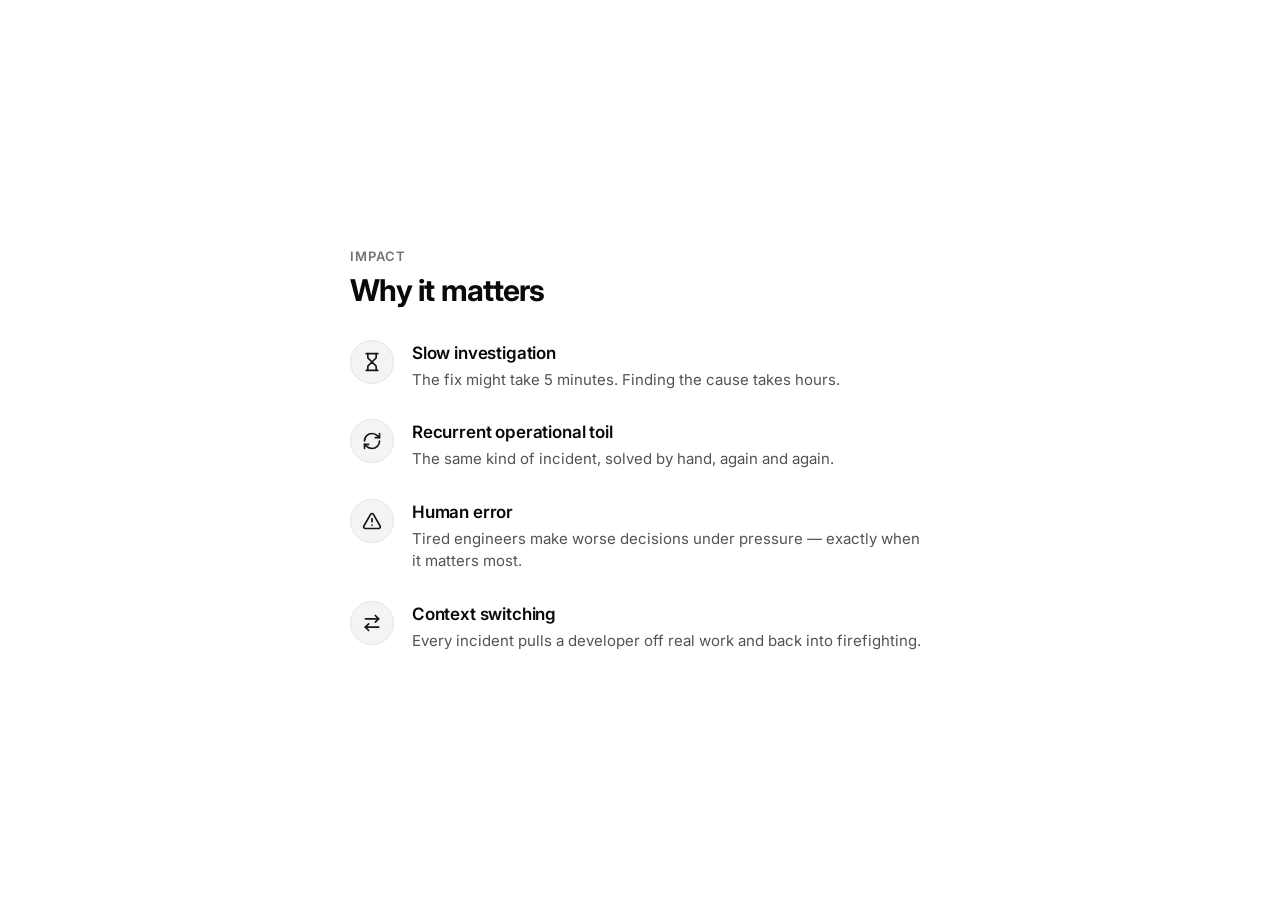
==== practice/try1.html @ 52eead91 "second commit" ====
<!DOCTYPE html>
<html lang="en">
<head>
  <meta charset="UTF-8">
  <meta name="viewport" content="width=device-width, initial-scale=1.0">
  <title>Why It Matters</title>
  <link rel="preconnect" href="https://fonts.googleapis.com">
  <link rel="preconnect" href="https://fonts.gstatic.com" crossorigin>
  <link href="https://fonts.googleapis.com/css2?family=Inter:wght@400;500;600;700&display=swap" rel="stylesheet">
  <style>
    * {
      box-sizing: border-box;
      margin: 0;
      padding: 0;
    }

    body {
      font-family: 'Inter', -apple-system, BlinkMacSystemFont, "Segoe UI", Roboto, sans-serif;
      background-color: #ffffff;
      color: #09090b;
      min-height: 100vh;
      display: flex;
      align-items: center;
      justify-content: center;
      padding: 2.5rem 1.5rem;
      -webkit-font-smoothing: antialiased;
    }

    .container {
      width: 100%;
      max-width: 580px;
    }

    .header-label {
      font-size: 0.8125rem;
      font-weight: 600;
      text-transform: uppercase;
      letter-spacing: 0.08em;
      color: #71717a;
      margin-bottom: 0.5rem;
    }

    .headline {
      font-size: 1.875rem;
      font-weight: 700;
      letter-spacing: -0.025em;
      color: #09090b;
      margin-bottom: 2rem;
    }

    .feature-list {
      display: flex;
      flex-direction: column;
      gap: 1.75rem;
    }

    .feature-item {
      display: flex;
      align-items: flex-start;
      gap: 1.125rem;
    }

    .icon-wrapper {
      flex-shrink: 0;
      width: 44px;
      height: 44px;
      border-radius: 50%;
      background-color: #f4f4f5;
      border: 1px solid #e4e4e7;
      display: flex;
      align-items: center;
      justify-content: center;
      color: #18181b;
      transition: all 0.2s ease;
    }

    .feature-item:hover .icon-wrapper {
      background-color: #09090b;
      border-color: #09090b;
      color: #ffffff;
    }

    .icon-wrapper svg {
      width: 20px;
      height: 20px;
      stroke-width: 2;
    }

    .content {
      padding-top: 0.125rem;
    }

    .title {
      font-size: 1.0625rem;
      font-weight: 600;
      line-height: 1.35;
      color: #09090b;
      margin-bottom: 0.25rem;
      letter-spacing: -0.01em;
    }

    .description {
      font-size: 0.9375rem;
      line-height: 1.5;
      color: #52525b;
      font-weight: 400;
    }
  </style>
</head>
<body>

  <main class="container">
    <div class="header-label">Impact</div>
    <h1 class="headline">Why it matters</h1>

    <div class="feature-list">
      <!-- Item 1: Slow investigation -->
      <div class="feature-item">
        <div class="icon-wrapper">
          <!-- Hourglass / Lucide Icons style -->
          <svg viewBox="0 0 24 24" fill="none" stroke="currentColor" stroke-linecap="round" stroke-linejoin="round">
            <path d="M5 22h14"/>
            <path d="M5 2h14"/>
            <path d="M17 22v-4.172a2 2 0 0 0-.586-1.414L12 12l-4.414 4.414A2 2 0 0 0 7 17.828V22"/>
            <path d="M7 2v4.172a2 2 0 0 0 .586 1.414L12 12l4.414-4.414A2 2 0 0 0 17 6.172V2"/>
          </svg>
        </div>
        <div class="content">
          <div class="title">Slow investigation</div>
          <div class="description">The fix might take 5 minutes. Finding the cause takes hours.</div>
        </div>
      </div>

      <!-- Item 2: Recurrent SRE toil (Tech-niche upgrade) -->
      <div class="feature-item">
        <div class="icon-wrapper">
          <!-- Refresh / Sync Lucide Icons style -->
          <svg viewBox="0 0 24 24" fill="none" stroke="currentColor" stroke-linecap="round" stroke-linejoin="round">
            <path d="M3 12a9 9 0 0 1 9-9 9.75 9.75 0 0 1 6.74 2.74L21 8"/>
            <path d="M21 3v5h-5"/>
            <path d="M21 12a9 9 0 0 1-9 9 9.75 9.75 0 0 1-6.74-2.74L3 16"/>
            <path d="M3 21v-5h5"/>
          </svg>
        </div>
        <div class="content">
          <div class="title">Recurrent operational toil</div>
          <div class="description">The same kind of incident, solved by hand, again and again.</div>
        </div>
      </div>

      <!-- Item 3: Human error -->
      <div class="feature-item">
        <div class="icon-wrapper">
          <!-- Triangle Alert Lucide Icons style -->
          <svg viewBox="0 0 24 24" fill="none" stroke="currentColor" stroke-linecap="round" stroke-linejoin="round">
            <path d="m21.73 18-8-14a2 2 0 0 0-3.48 0l-8 14A2 2 0 0 0 4 21h16a2 2 0 0 0 1.73-3Z"/>
            <line x1="12" y1="9" x2="12" y2="13"/>
            <line x1="12" y1="17" x2="12.01" y2="17"/>
          </svg>
        </div>
        <div class="content">
          <div class="title">Human error</div>
          <div class="description">Tired engineers make worse decisions under pressure — exactly when it matters most.</div>
        </div>
      </div>

      <!-- Item 4: Context switching -->
      <div class="feature-item">
        <div class="icon-wrapper">
          <!-- Arrow Left-Right Switch Lucide Icons style -->
          <svg viewBox="0 0 24 24" fill="none" stroke="currentColor" stroke-linecap="round" stroke-linejoin="round">
            <path d="m16 3 4 4-4 4"/>
            <path d="M20 7H4"/>
            <path d="m8 21-4-4 4-4"/>
            <path d="M4 17h16"/>
          </svg>
        </div>
        <div class="content">
          <div class="title">Context switching</div>
          <div class="description">Every incident pulls a developer off real work and back into firefighting.</div>
        </div>
      </div>
    </div>
  </main>

</body>
</html>
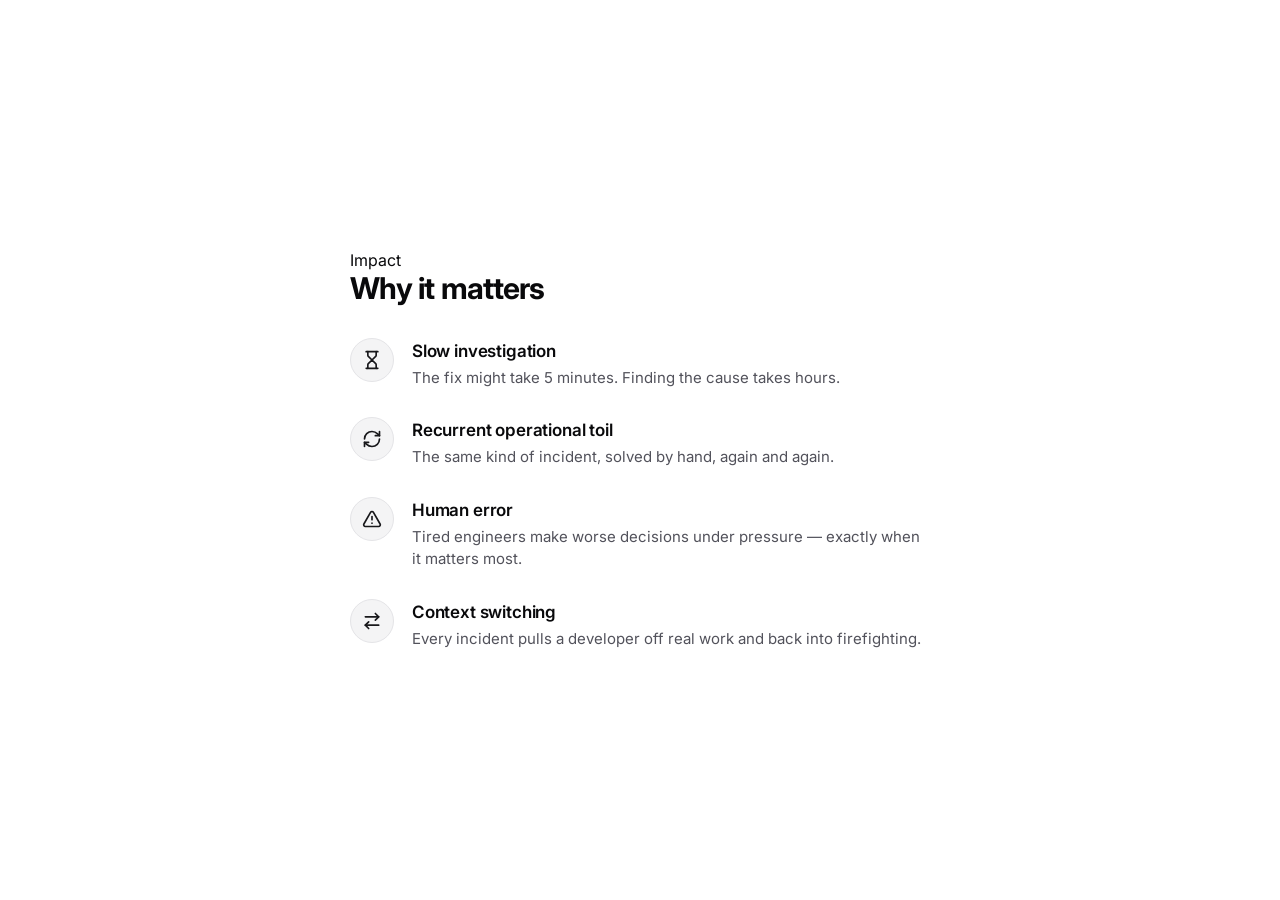
==== commit 443d2ca6: "Its done,bro" ====
--- a/practice/try1.html
+++ b/practice/try1.html
@@ -29,15 +29,6 @@
     .container {
       width: 100%;
       max-width: 580px;
-    }
-
-    .header-label {
-      font-size: 0.8125rem;
-      font-weight: 600;
-      text-transform: uppercase;
-      letter-spacing: 0.08em;
-      color: #71717a;
-      margin-bottom: 0.5rem;
     }
 
     .headline {
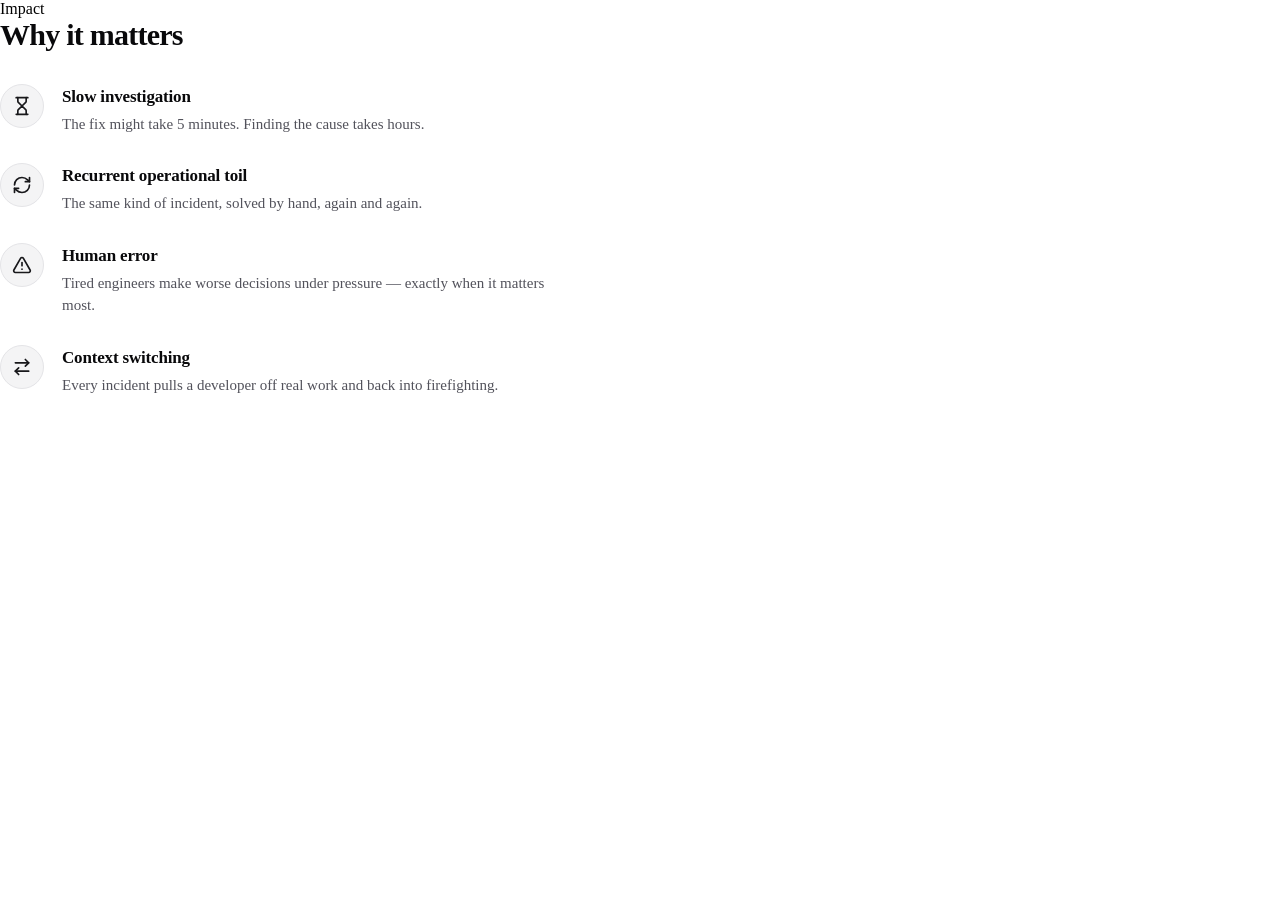
==== commit 77c5dfab: "sam" ====
--- a/practice/try1.html
+++ b/practice/try1.html
@@ -1,5 +1,6 @@
 <!DOCTYPE html>
 <html lang="en">
+
 <head>
   <meta charset="UTF-8">
   <meta name="viewport" content="width=device-width, initial-scale=1.0">
@@ -14,17 +15,6 @@
       padding: 0;
     }
 
-    body {
-      font-family: 'Inter', -apple-system, BlinkMacSystemFont, "Segoe UI", Roboto, sans-serif;
-      background-color: #ffffff;
-      color: #09090b;
-      min-height: 100vh;
-      display: flex;
-      align-items: center;
-      justify-content: center;
-      padding: 2.5rem 1.5rem;
-      -webkit-font-smoothing: antialiased;
-    }
 
     .container {
       width: 100%;
@@ -98,6 +88,7 @@
     }
   </style>
 </head>
+
 <body>
 
   <main class="container">
@@ -110,10 +101,10 @@
         <div class="icon-wrapper">
           <!-- Hourglass / Lucide Icons style -->
           <svg viewBox="0 0 24 24" fill="none" stroke="currentColor" stroke-linecap="round" stroke-linejoin="round">
-            <path d="M5 22h14"/>
-            <path d="M5 2h14"/>
-            <path d="M17 22v-4.172a2 2 0 0 0-.586-1.414L12 12l-4.414 4.414A2 2 0 0 0 7 17.828V22"/>
-            <path d="M7 2v4.172a2 2 0 0 0 .586 1.414L12 12l4.414-4.414A2 2 0 0 0 17 6.172V2"/>
+            <path d="M5 22h14" />
+            <path d="M5 2h14" />
+            <path d="M17 22v-4.172a2 2 0 0 0-.586-1.414L12 12l-4.414 4.414A2 2 0 0 0 7 17.828V22" />
+            <path d="M7 2v4.172a2 2 0 0 0 .586 1.414L12 12l4.414-4.414A2 2 0 0 0 17 6.172V2" />
           </svg>
         </div>
         <div class="content">
@@ -127,10 +118,10 @@
         <div class="icon-wrapper">
           <!-- Refresh / Sync Lucide Icons style -->
           <svg viewBox="0 0 24 24" fill="none" stroke="currentColor" stroke-linecap="round" stroke-linejoin="round">
-            <path d="M3 12a9 9 0 0 1 9-9 9.75 9.75 0 0 1 6.74 2.74L21 8"/>
-            <path d="M21 3v5h-5"/>
-            <path d="M21 12a9 9 0 0 1-9 9 9.75 9.75 0 0 1-6.74-2.74L3 16"/>
-            <path d="M3 21v-5h5"/>
+            <path d="M3 12a9 9 0 0 1 9-9 9.75 9.75 0 0 1 6.74 2.74L21 8" />
+            <path d="M21 3v5h-5" />
+            <path d="M21 12a9 9 0 0 1-9 9 9.75 9.75 0 0 1-6.74-2.74L3 16" />
+            <path d="M3 21v-5h5" />
           </svg>
         </div>
         <div class="content">
@@ -144,14 +135,15 @@
         <div class="icon-wrapper">
           <!-- Triangle Alert Lucide Icons style -->
           <svg viewBox="0 0 24 24" fill="none" stroke="currentColor" stroke-linecap="round" stroke-linejoin="round">
-            <path d="m21.73 18-8-14a2 2 0 0 0-3.48 0l-8 14A2 2 0 0 0 4 21h16a2 2 0 0 0 1.73-3Z"/>
-            <line x1="12" y1="9" x2="12" y2="13"/>
-            <line x1="12" y1="17" x2="12.01" y2="17"/>
+            <path d="m21.73 18-8-14a2 2 0 0 0-3.48 0l-8 14A2 2 0 0 0 4 21h16a2 2 0 0 0 1.73-3Z" />
+            <line x1="12" y1="9" x2="12" y2="13" />
+            <line x1="12" y1="17" x2="12.01" y2="17" />
           </svg>
         </div>
         <div class="content">
           <div class="title">Human error</div>
-          <div class="description">Tired engineers make worse decisions under pressure — exactly when it matters most.</div>
+          <div class="description">Tired engineers make worse decisions under pressure — exactly when it matters most.
+          </div>
         </div>
       </div>
 
@@ -160,10 +152,10 @@
         <div class="icon-wrapper">
           <!-- Arrow Left-Right Switch Lucide Icons style -->
           <svg viewBox="0 0 24 24" fill="none" stroke="currentColor" stroke-linecap="round" stroke-linejoin="round">
-            <path d="m16 3 4 4-4 4"/>
-            <path d="M20 7H4"/>
-            <path d="m8 21-4-4 4-4"/>
-            <path d="M4 17h16"/>
+            <path d="m16 3 4 4-4 4" />
+            <path d="M20 7H4" />
+            <path d="m8 21-4-4 4-4" />
+            <path d="M4 17h16" />
           </svg>
         </div>
         <div class="content">
@@ -175,4 +167,5 @@
   </main>
 
 </body>
+
 </html>
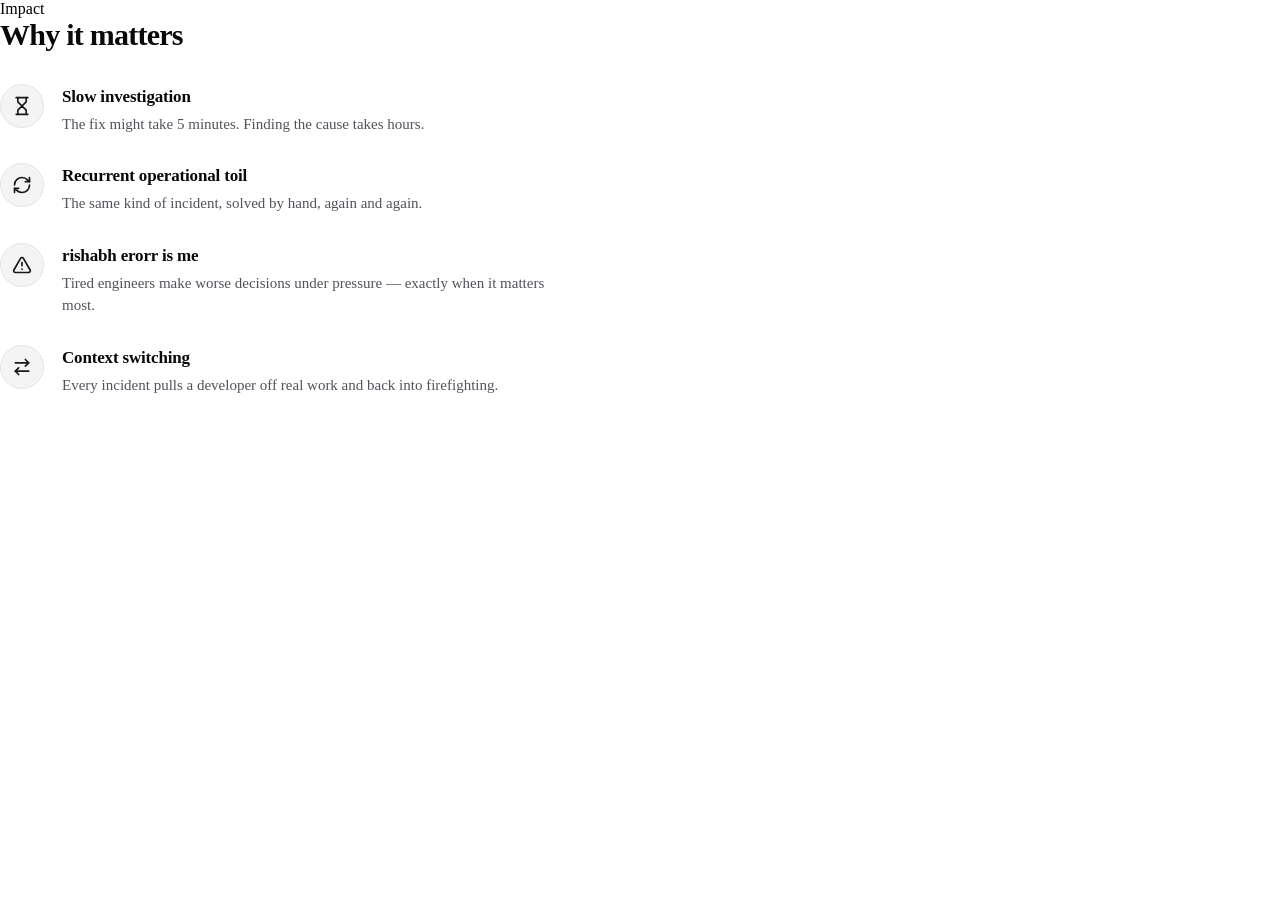
==== commit 149caf63: "rishabh commit" ====
--- a/practice/try1.html
+++ b/practice/try1.html
@@ -137,11 +137,11 @@
           <svg viewBox="0 0 24 24" fill="none" stroke="currentColor" stroke-linecap="round" stroke-linejoin="round">
             <path d="m21.73 18-8-14a2 2 0 0 0-3.48 0l-8 14A2 2 0 0 0 4 21h16a2 2 0 0 0 1.73-3Z" />
             <line x1="12" y1="9" x2="12" y2="13" />
-            <line x1="12" y1="17" x2="12.01" y2="17" />
+            <line x1="12" y1="17" x2="12.08" y2="17" />
           </svg>
         </div>
         <div class="content">
-          <div class="title">Human error</div>
+          <div class="title">rishabh erorr is me</div>
           <div class="description">Tired engineers make worse decisions under pressure — exactly when it matters most.
           </div>
         </div>
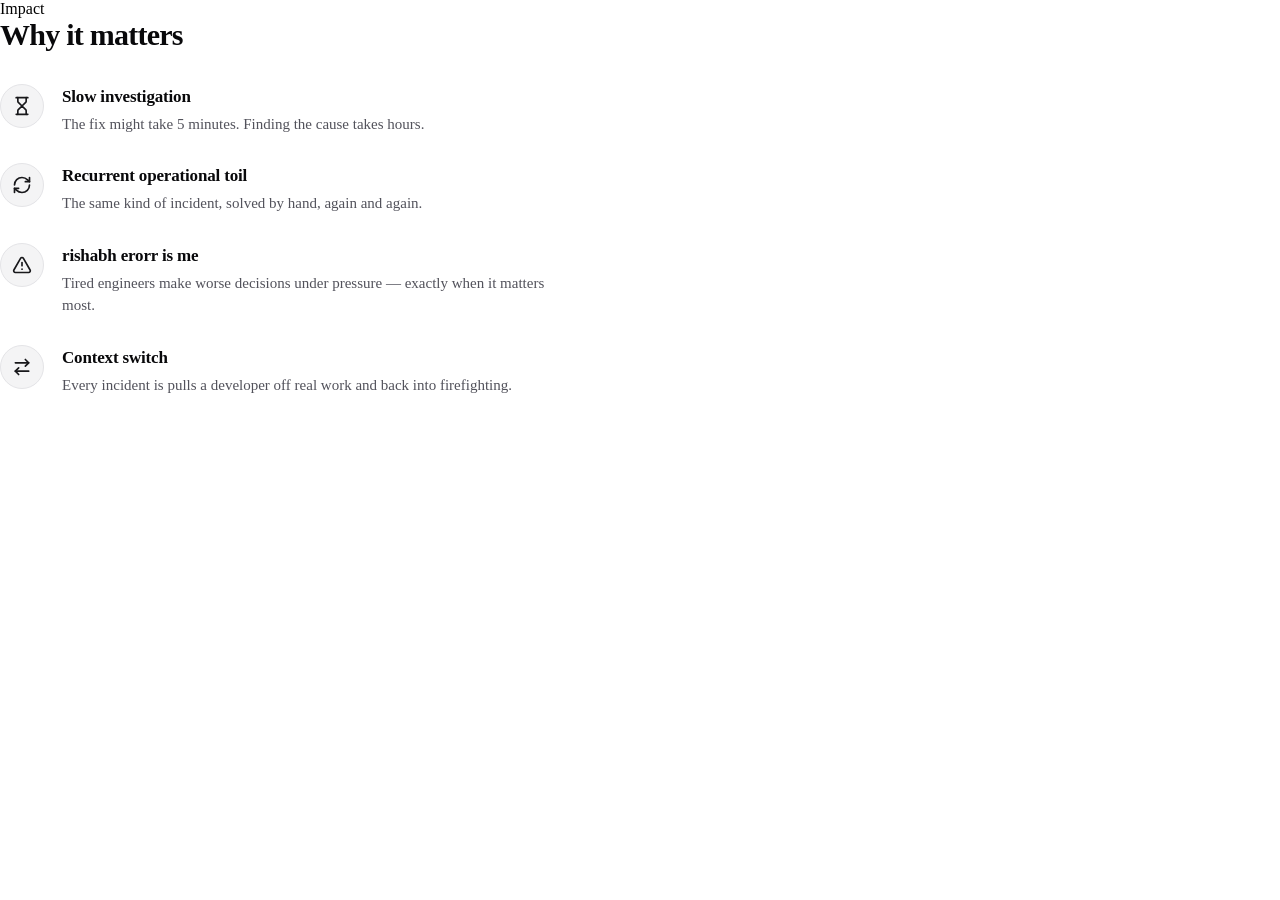
==== commit c0904d9c: "branch commit" ====
--- a/practice/try1.html
+++ b/practice/try1.html
@@ -159,8 +159,8 @@
           </svg>
         </div>
         <div class="content">
-          <div class="title">Context switching</div>
-          <div class="description">Every incident pulls a developer off real work and back into firefighting.</div>
+          <div class="title">Context switch</div>
+          <div class="description">Every incident is pulls a developer off real work and back into firefighting.</div>
         </div>
       </div>
     </div>
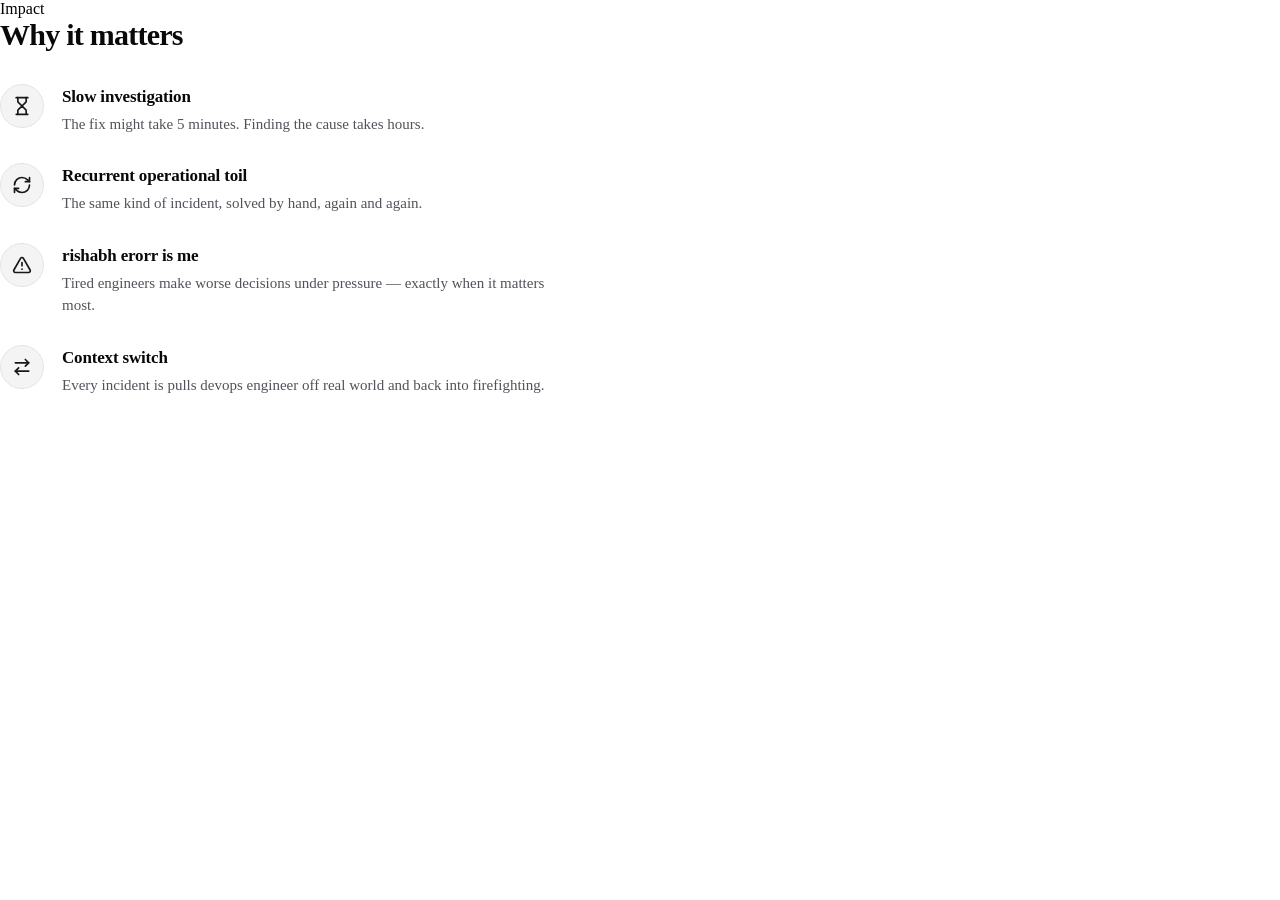
==== commit 43cbfd82: "origin" ====
--- a/practice/try1.html
+++ b/practice/try1.html
@@ -160,7 +160,7 @@
         </div>
         <div class="content">
           <div class="title">Context switch</div>
-          <div class="description">Every incident is pulls a developer off real work and back into firefighting.</div>
+          <div class="description">Every incident is pulls devops engineer off real world and back into firefighting.</div>
         </div>
       </div>
     </div>
